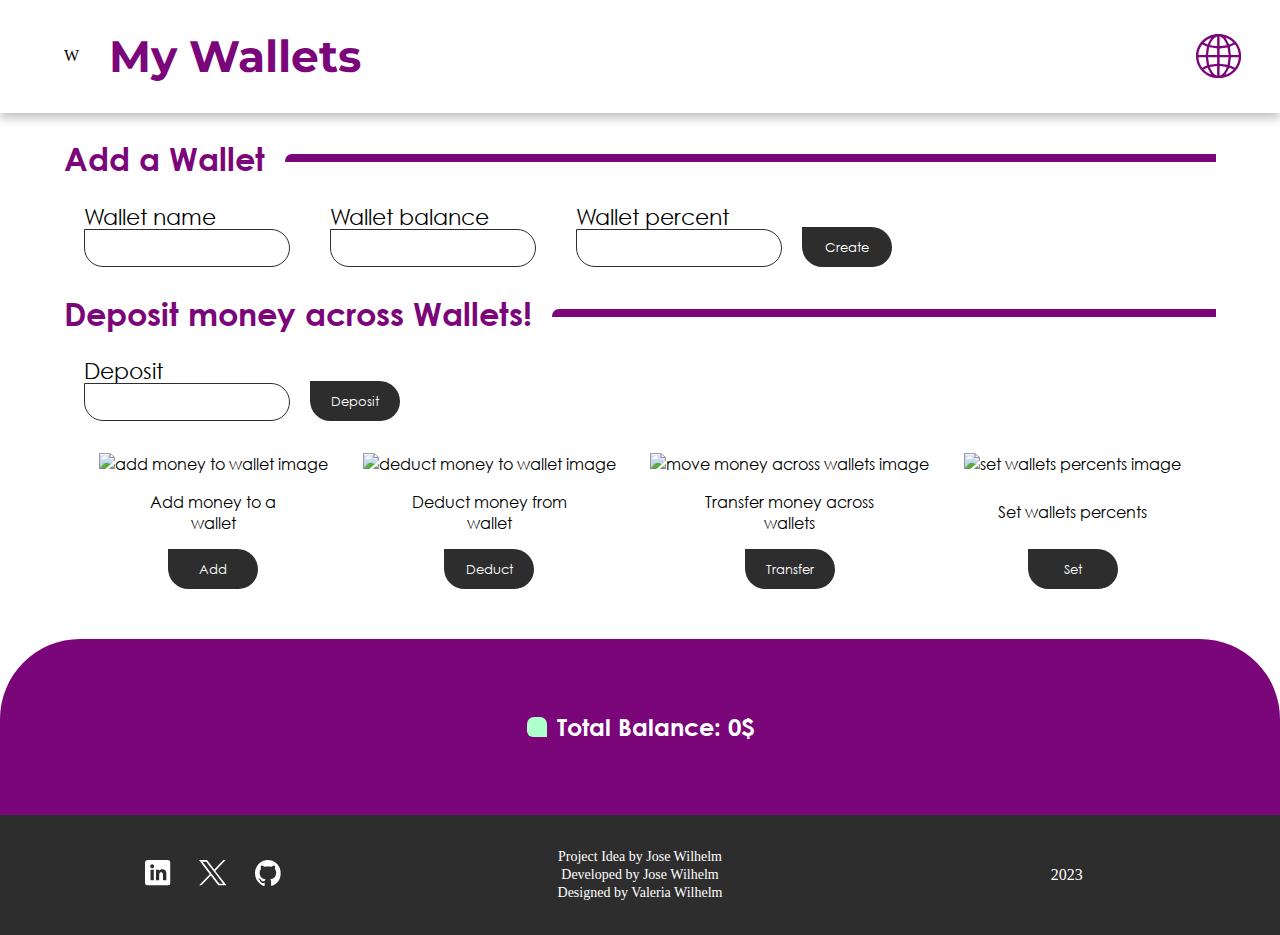
==== index.html @ 6700fab3 "wallets wrapper styles and total balance styles" ====
<!DOCTYPE html>
<html>
<head>
    <link href="https://fonts.googleapis.com/css2?family=Montserrat:wght@400;700&display=swap" rel="stylesheet">
    <link rel="stylesheet" href="styles.css">
    <title>My Wallets</title>
    <meta charset="UTF-8">
    <meta name="viewport" content="width=device-width, initial-scale=1.0">
</head>
<body>
    <!-- content -->
    <header>
        <div id="header-title-container">
            <p id="logo">W</p>
            <h1>My Wallets</h1>
        </div>
        <div id="header-icons-container">
            <img id="world-icon" src="images/world.svg" alt="Change language icon" />
        </div>
    </header>

    <main>
        <!-- Create wallet -->
        <section class="form-section-wrapper">
            <div class="form-section-marker">
                <h2 class="section-marker-title">Add a Wallet</h2>
                <div class="color-line"></div>
            </div>
            <form class="form-section-form" id="create-wallet-form">
                <div class="input-wrapper">
                    <label for="wallet-name-input">Wallet name</label>
                    <input type="text" id="wallet-name-input" />
                </div>
                <div class="input-wrapper">
                    <label for="wallet-balance-input">Wallet balance</label>
                    <input type="text" id="wallet-balance-input" />
                </div>
                <div class="input-wrapper">
                    <label for="wallet-percent-input">Wallet percent</label>
                    <input type="text" id="wallet-percent-input" />
                </div>
                <input type="submit" id="create-wallet-btn" value="Create" />
            </form>
        </section>

        <!-- Deposit money feature -->
        <section class="form-section-wrapper">
            <div class="form-section-marker">
                <h2 class="section-marker-title">Deposit money across Wallets!</h2>
                <div class="color-line"></div>
            </div>
            <form class="form-section-form" id="deposit-form">
                <div class="input-wrapper">
                    <label for="deposit-input">Deposit</label>
                    <input type="text" id="deposit-input" />
                </div>
                <input type="submit" id="deposit-btn" value="Deposit" />
            </form>
        </section>

        <!-- User messages -->
        <p id="user-message"></p>

        <!-- wallet options buttons -->
        <section id="wallets-options-buttons-wrapper">
            <!-- Add money feature -->
            <div class="wallet-option-card">
                <img src="" alt="add money to wallet image" />
                <p class="wallet-option-description">Add money to a wallet</p>
                <button class="btn" id="open-add-modal-btn">Add</button>
            </div>

            <!-- Deduct feature -->
            <div class="wallet-option-card">
                <img src="" alt="deduct money to wallet image" />
                <p class="wallet-option-description">Deduct money from wallet</p>
                <button class="btn" id="open-deduct-modal-btn">Deduct</button>
            </div>

            <!-- Transfer feature -->
            <div class="wallet-option-card">
                <img src="" alt="move money across wallets image" />
                <p class="wallet-option-description">Transfer money across wallets</p>
                <button class="btn" id="open-transfer-modal-btn">Transfer</button>
            </div>

            <!-- Set percents -->
            <div class="wallet-option-card">
                <img src="" alt="set wallets percents image" />
                <p class="wallet-option-description">Set wallets percents</p>
                <button class="btn" id="open-set-percents-modal-btn">Set</button>
            </div>
        </section>

        <!-- wallet cards & info -->
        <section id="wallets-info-section">
            <div id="wallets"></div>
            <div id="total-balance-wrapper">
                <div id="total-balance-icon"></div>
                <p id="total-balance-text">Total Balance: <span id="total-balance"></span>$</p>
            </div>
        </section>
    </main>

    <footer>
        <div id="social-media">
            <a class="social-media-link" target="_blank" href="https://www.linkedin.com/in/jose-wilhelm-19a5b9220/">
                <img class="social-media-image" src="images/linkedin.svg" alt="linkedin icon" />
            </a>
            <a class="social-media-link" target="_blank" href="https://twitter.com/joselws9">
                <img class="social-media-image" src="images/twitter.svg" alt="twitter (X) icon" />
            </a>
            <a class="social-media-link" target="_blank" href="https://github.com/joselws">
                <img class="social-media-image" src="images/github.svg" alt="github icon" />
            </a>
        </div>
        <div id="credits">
            <p class="credit-paragraph">Project Idea by Jose Wilhelm</p>
            <p class="credit-paragraph">Developed by Jose Wilhelm</p>
            <p class="credit-paragraph">Designed by Valeria Wilhelm</p>
        </div>
        <div id="year-container">
            <p id="year">2023</p>
        </div>
    </footer>

    <!-- modals -->

    <!-- Add to Wallet modal -->
    <dialog id="add-to-wallet-modal">
        <h3 class="modal-header">Add money to a wallet</h3>
        <p id="close-add-modal-btn" class="close-modal-btn">&times;</p>
        <form id="add-to-wallet-form" method="dialog">
            <fieldset>
                <legend>Please fill in the data</legend>
                <label for="add-to-wallet-select">Select your wallet</label>
                <select name="add-to-wallet-select" id="add-to-wallet-select" required></select>
                <label for="add-to-wallet-amount-input">Amount to add</label>
                <input type="text" id="add-to-wallet-amount-input" />
                <input type="submit" id="add-to-wallet-form-submit-btn" value="Add to wallet" />
            </fieldset>
        </form>
    </dialog>

    <!-- Deduct modal -->
    <dialog id="deduct-from-wallet-modal" >
        <h3 class="modal-header">Deduct money from a wallet</h3>
        <p id="close-deduct-modal-btn" class="close-modal-btn">&times;</p>
        <form id="deduct-from-wallet-form" method="dialog">
            <fieldset>
                <legend>Please fill in the data</legend>
                <label for="deduct-from-wallet-select">Select your wallet</label>
                <select name="deduct-from-wallet-select" id="deduct-from-wallet-select" required></select>
                <label for="deduct-from-wallet-amount-input">Amount to deduct</label>
                <input type="text" id="deduct-from-wallet-amount-input" />
                <input type="submit" id="deduct-from-wallet-form-submit-btn" value="Deduct from wallet" />
            </fieldset>
        </form>
    </dialog>

    <!-- Transfer modal -->
    <dialog id="transfer-wallet-modal">
        <h3 class="modal-header">Move money across wallets</h3>
        <p id="close-transfer-modal-btn" class="close-modal-btn">&times;</p>
        <form id="transfer-wallet-form" method="dialog">
            <fieldset>
                <legend>Please fill in the data</legend>
                <label for="transfer-wallet-source-select">Select your source wallet</label>
                <select name="transfer-wallet-source-select" id="transfer-wallet-source-select" required></select>
                <label for="transfer-wallet-destination-select">Select your destination wallet</label>
                <select name="transfer-wallet-destination-select" id="transfer-wallet-destination-select" required></select>
                <label for="transfer-wallet-amount-input">Amount of money to move</label>
                <input type="text" id="transfer-wallet-amount-input" />
                <input type="submit" id="transfer-wallet-form-submit-btn" value="Transfer" />
            </fieldset>
        </form>
    </dialog>
    
    <!-- Set percents modal -->
    <dialog id="set-percents-modal">
        <h3 class="modal-header">Set wallet percents</h3>
        <h4 id="total-percent-message">Total percent <span id="total-percent-number"></span>%</h4>
        <p id="close-set-percents-modal-btn" class="close-modal-btn">&times;</p>
        <form id="set-percents-form" method="dialog">
            <fieldset id="set-percents-fieldset">
                <legend>Fill in the data</legend>
            </fieldset>
        </form>
    </dialog>

    <!-- Edit wallet modal-->
    <dialog id="edit-wallet-modal">
        <h3 class="modal-header">Edit wallets</h3>
        <p id="close-edit-modal-btn" class="close-modal-btn">&times;</p>
        <form id="edit-wallet-form" method="dialog">
            <fieldset>
                <legend>Edit wallet</legend>
                <label for="wallet-name-edit-input">Wallet name</label>
                <input autofocus type="text" id="wallet-name-edit-input" />
                <label for="wallet-balance-edit-input">Wallet balance</label>
                <input type="text" id="wallet-balance-edit-input" />
                <label for="wallet-percent-edit-input">Wallet percent</label>
                <input type="text" id="wallet-percent-edit-input" />
                <input type="submit" id="edit-wallet-btn" value="Submit" />
            </fieldset>
        </form>
    </dialog>

    <script src="index.js"></script>
</body>
</html>
---- styles.css ----
/* Configuration */
:root {
    --primary-color: #7A067A;
    --secondary-color: #2D2D2D;
    --background-color: #FFF;
    --total-balance-color: #AEFFCB;
}

@font-face {
    font-family: 'Century Gothic';
    src: url('./fonts/GOTHIC.TTF') format('truetype');
    font-weight: normal;
}
@font-face {
    font-family: 'Century Gothic';
    src: url('./fonts/GOTHICB0.TTF') format('truetype');
    font-weight: bold;
}

body {
    display: flex;
    flex-direction: column;
    margin: 0px;
}


/* header */

header {
    display: flex;
    flex-direction: row;
    box-shadow: 0px 5px 10px 0px rgba(0, 0, 0, 0.25);
    max-height: 120px;
    padding: 0px 3% 0px 5%;
}

#header-title-container {
    flex: 1;
    display: flex;
    width: 50%;
}

#logo {
    align-self: center;
    justify-self: center;
}

#header-icons-container {
    flex: 1;
    display: flex;
    flex-direction: row-reverse;
    width: 100%;
}

#world-icon {
    max-width: 100%;
    height: 40%;
    align-self: center;
}

h1 {
    text-align: center;
    color: var(--primary-color);
    margin-left: 5%;
    font-family: "Montserrat";
    font-weight: 700;
    font-size: 44px;
}

/*** Main content ***/

main {
    display: flex;
    flex-direction: column;
    font-family: "Century Gothic";
}

/* form text input */
[type="text"] {
    border: 1.6px solid var(--secondary-color);
    border-radius: 0px 31px 31px 31px;
    height: 34px;
    min-width: 200px;
}

[type="submit"], .btn {
    border-radius: 0px 25px 24px 25px;
    background: var(--secondary-color);
    color: var(--background-color);
    font-family: "Century Gothic";
    padding: 5px 10px;
    cursor: pointer;
    font-weight: normal;
    height: 40px;
    border: none;
    width: 90px;
}

[type="submit"] {
    align-self: flex-end;
}

/* Create wallet */

.form-section-wrapper {
    display: flex;
    flex-direction: column;
    margin: 0px 5%;
}

.form-section-marker {
    display: flex;
    align-content: space-around;
    width: 100%;
}

.form-section-form {
    display: flex;
}

.input-wrapper {
    display: flex;
    flex-direction: column;
    margin: 0px 20px;
}

label {
    font-size: 22px;
}

.section-marker-title {
    white-space: nowrap;
    display: inline-block;
    font-weight: bold;
    color: var(--primary-color);
    font-size: 32px;
}

.color-line {
    border-radius: 7px 0px 0px 0px;
    background: var(--primary-color);
    height: 8px;
    align-self: center;
    flex: 1;
    margin-left: 20px;
}

/* Wallet option buttons */

#wallets-options-buttons-wrapper {
    display: flex;
    justify-content: space-evenly;
    margin: 0px 5%;
}

.wallet-option-card {
    display: flex;
    flex-direction: column;
}

.wallet-option-description {
    text-align: center;
    margin: 20px auto;
    width: 170px;
    height: 35px;
    display: flex;
    align-items: center;
    justify-content: center;
}

.btn {
    margin: auto;
}

/* wallets */

#wallets-info-section {
    background-color: var(--primary-color);
    border-radius: 80px 80px 0px 0px;
    margin-top: 50px;
}

#wallets {
    display: flex;
    flex-wrap: wrap;
    align-items: center;
    justify-content: space-between;
    margin: 0px 5% 50px;
}

.close-modal-btn:hover, .close-modal-btn:focus {
    cursor: pointer;
}

.wallet {
    padding: 10px;
    width: 150px;
    margin: 5px;
    display: flex;
    flex-direction: column;
    align-items: center;
    border-radius: 16px 16px 0px 16px;
    background: #FFF;
    box-shadow: 0px -7px 50px 0px rgba(0, 0, 0, 0.16);
}

.wallet-name, .wallet-balance, .wallet-percent {
    text-align: center;
}

.wallet-balance::after {
    content: "$";
}

.wallet-percent::after {
    content: "%";
}

.wallet-name {
    margin-bottom: 28px;
}

.wallet-balance {
    margin: 0px auto;
}

.wallet-percent {
    margin-top: 6px;
    margin-bottom: 15px;
}

.wallet-btn {
    border-radius: 11px;
    background: var(--secondary-color);
    border: none;
    color: var(--background-color);
    font-family: "Century Gothic";
    width: 60%;
    margin: 5px auto;
    cursor: pointer;
}

.wallet-delete-btn {
    margin-bottom: 14px;
}

#total-balance-wrapper {
    display: flex;
    flex-direction: row;
    align-content: center;
    justify-content: center;
    align-items: center;
    margin: 50px auto;
}

#total-balance-text {
    color: var(--background-color);
    text-align: center;
    font-weight: bold;
    font-size: 24px;
}

#total-balance-icon {
    display: block;
    width: 20px;
    height: 20px;
    background: var(--total-balance-color);
    border-radius: 7px 7px 0px 6px;
    margin-right: 10px;
}


/* footer */

footer {
    display: flex;
    flex-direction: row;
    background: var(--secondary-color);
    color: var(--background-color);
    min-height: 120px;
}

#social-media {
    flex: 1;
    display: flex;
    justify-content: center;
    align-items: center;
}

.social-media-link {
    margin: auto 14px;
}

.social-media-image {
    height: 26px;
    margin: auto;
}

#credits {
    flex: 1;
    display: flex;
    flex-direction: column;
    text-align: center;
    justify-content: center;
}

.credit-paragraph {
    margin: 1px auto;
    font-size: 14px;
    font-weight: normal;
}

#year-container {
    flex: 1;
    display: flex;
    justify-content: center;
    align-items: center;
}
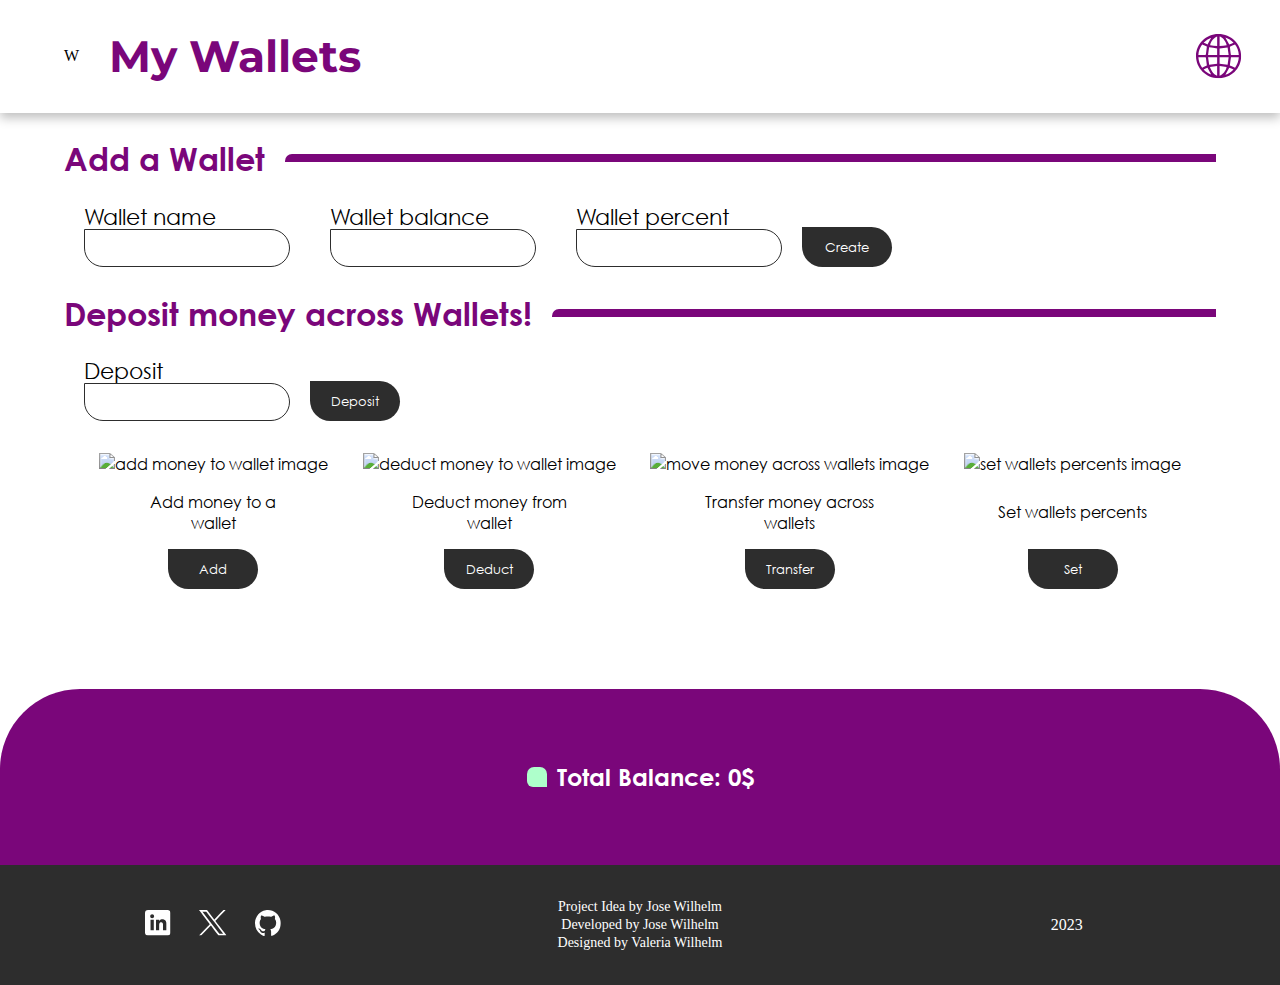
==== commit 88f758ea: "made wallet cards stick a bit out of purple background" ====
--- a/index.html
+++ b/index.html
@@ -94,7 +94,9 @@
 
         <!-- wallet cards & info -->
         <section id="wallets-info-section">
-            <div id="wallets"></div>
+            <div id="wallets-wrapper">
+                <div id="wallets"></div>
+            </div>
             <div id="total-balance-wrapper">
                 <div id="total-balance-icon"></div>
                 <p id="total-balance-text">Total Balance: <span id="total-balance"></span>$</p>
--- a/styles.css
+++ b/styles.css
@@ -174,10 +174,15 @@
 
 /* wallets */
 
+#wallets-wrapper {
+    position: relative;
+    bottom: 50px;
+}
+
 #wallets-info-section {
     background-color: var(--primary-color);
     border-radius: 80px 80px 0px 0px;
-    margin-top: 50px;
+    margin-top: 100px;
 }
 
 #wallets {
@@ -185,7 +190,7 @@
     flex-wrap: wrap;
     align-items: center;
     justify-content: space-between;
-    margin: 0px 5% 50px;
+    margin: 0px 5%;
 }
 
 .close-modal-btn:hover, .close-modal-btn:focus {
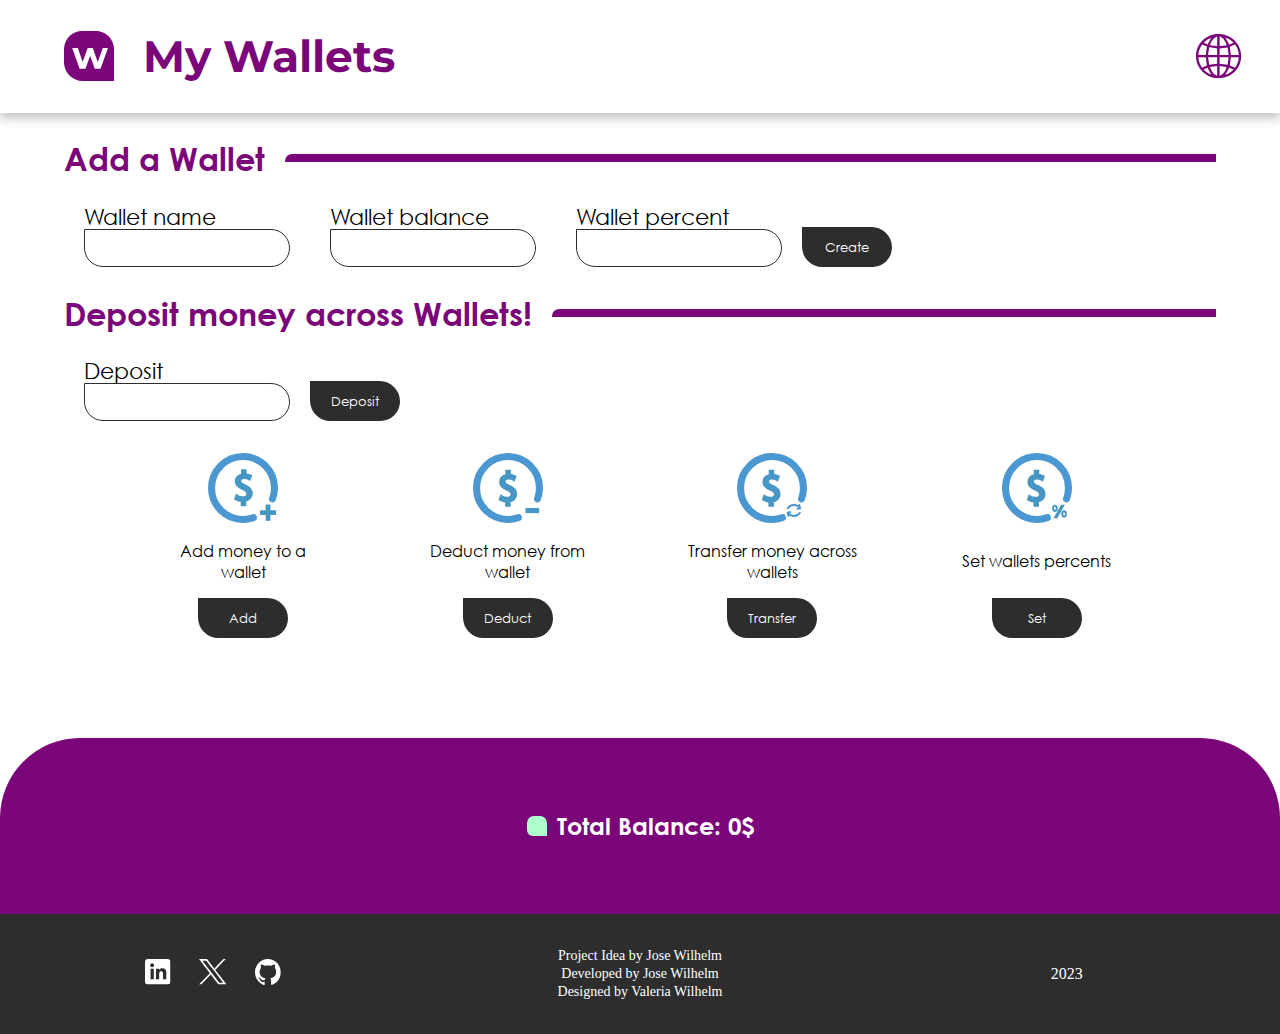
==== commit b1f3fa1a: "Add logo and wallet option images" ====
--- a/index.html
+++ b/index.html
@@ -11,7 +11,7 @@
     <!-- content -->
     <header>
         <div id="header-title-container">
-            <p id="logo">W</p>
+            <img id="logo" src="images/logo.svg" alt="My wallets logo"/>
             <h1>My Wallets</h1>
         </div>
         <div id="header-icons-container">
@@ -24,7 +24,7 @@
         <section class="form-section-wrapper">
             <div class="form-section-marker">
                 <h2 class="section-marker-title">Add a Wallet</h2>
-                <div class="color-line"></div>
+                <div class="color-line" id="line-1"></div>
             </div>
             <form class="form-section-form" id="create-wallet-form">
                 <div class="input-wrapper">
@@ -47,7 +47,7 @@
         <section class="form-section-wrapper">
             <div class="form-section-marker">
                 <h2 class="section-marker-title">Deposit money across Wallets!</h2>
-                <div class="color-line"></div>
+                <div class="color-line" id="line-2"></div>
             </div>
             <form class="form-section-form" id="deposit-form">
                 <div class="input-wrapper">
@@ -65,28 +65,28 @@
         <section id="wallets-options-buttons-wrapper">
             <!-- Add money feature -->
             <div class="wallet-option-card">
-                <img src="" alt="add money to wallet image" />
+                <img class="wallet-option-image" src="images/add.svg" alt="add money to wallet image" />
                 <p class="wallet-option-description">Add money to a wallet</p>
                 <button class="btn" id="open-add-modal-btn">Add</button>
             </div>
 
             <!-- Deduct feature -->
             <div class="wallet-option-card">
-                <img src="" alt="deduct money to wallet image" />
+                <img class="wallet-option-image" src="images/deduct.svg" alt="deduct money to wallet image" />
                 <p class="wallet-option-description">Deduct money from wallet</p>
                 <button class="btn" id="open-deduct-modal-btn">Deduct</button>
             </div>
 
             <!-- Transfer feature -->
             <div class="wallet-option-card">
-                <img src="" alt="move money across wallets image" />
+                <img class="wallet-option-image" src="images/transfer.svg" alt="move money across wallets image" />
                 <p class="wallet-option-description">Transfer money across wallets</p>
                 <button class="btn" id="open-transfer-modal-btn">Transfer</button>
             </div>
 
             <!-- Set percents -->
             <div class="wallet-option-card">
-                <img src="" alt="set wallets percents image" />
+                <img class="wallet-option-image" src="images/percent.svg" alt="set wallets percents image" />
                 <p class="wallet-option-description">Set wallets percents</p>
                 <button class="btn" id="open-set-percents-modal-btn">Set</button>
             </div>
@@ -139,7 +139,7 @@
                 <select name="add-to-wallet-select" id="add-to-wallet-select" required></select>
                 <label for="add-to-wallet-amount-input">Amount to add</label>
                 <input type="text" id="add-to-wallet-amount-input" />
-                <input type="submit" id="add-to-wallet-form-submit-btn" value="Add to wallet" />
+                <input type="submit" id="add-to-wallet-form-submit-btn" value="Add" />
             </fieldset>
         </form>
     </dialog>
@@ -155,7 +155,7 @@
                 <select name="deduct-from-wallet-select" id="deduct-from-wallet-select" required></select>
                 <label for="deduct-from-wallet-amount-input">Amount to deduct</label>
                 <input type="text" id="deduct-from-wallet-amount-input" />
-                <input type="submit" id="deduct-from-wallet-form-submit-btn" value="Deduct from wallet" />
+                <input type="submit" id="deduct-from-wallet-form-submit-btn" value="Deduct" />
             </fieldset>
         </form>
     </dialog>
--- a/styles.css
+++ b/styles.css
@@ -116,6 +116,7 @@
 
 .form-section-form {
     display: flex;
+    flex-wrap: wrap;
 }
 
 .input-wrapper {
@@ -149,6 +150,7 @@
 
 #wallets-options-buttons-wrapper {
     display: flex;
+    flex-wrap: wrap;
     justify-content: space-evenly;
     margin: 0px 5%;
 }
@@ -156,6 +158,11 @@
 .wallet-option-card {
     display: flex;
     flex-direction: column;
+}
+
+.wallet-option-image {
+    height: 70px;
+    width: auto;
 }
 
 .wallet-option-description {
@@ -321,3 +328,56 @@
     justify-content: center;
     align-items: center;
 }
+
+
+/* Mobile view (responsive) */
+
+@media (orientation: portrait) {
+
+    h1 {
+        font-size: 22px;
+    }
+
+    header {
+        height: 60px;
+    }
+
+    .form-section-marker {
+        flex-direction: column;
+        text-align: center;
+    }
+    
+    .color-line {
+        align-self: end;
+        width: 70%;
+        flex: 1 1 4px;
+    }
+
+    #line-2 {
+        align-self: flex-start;
+        border-radius: 0px 7px 0px 0px;
+    }
+
+    .form-section-form {
+        flex-direction: column;
+        align-items: center;
+        align-content: center;
+    }
+
+    [type="submit"] {
+        align-self: center;
+    }
+
+    .section-marker-title {
+        font-size: 18px;
+        margin-bottom: 0px;
+    }
+
+    .wallet {
+        width: 100px;
+    }
+
+    label {
+        font-size: 14px;
+    }
+}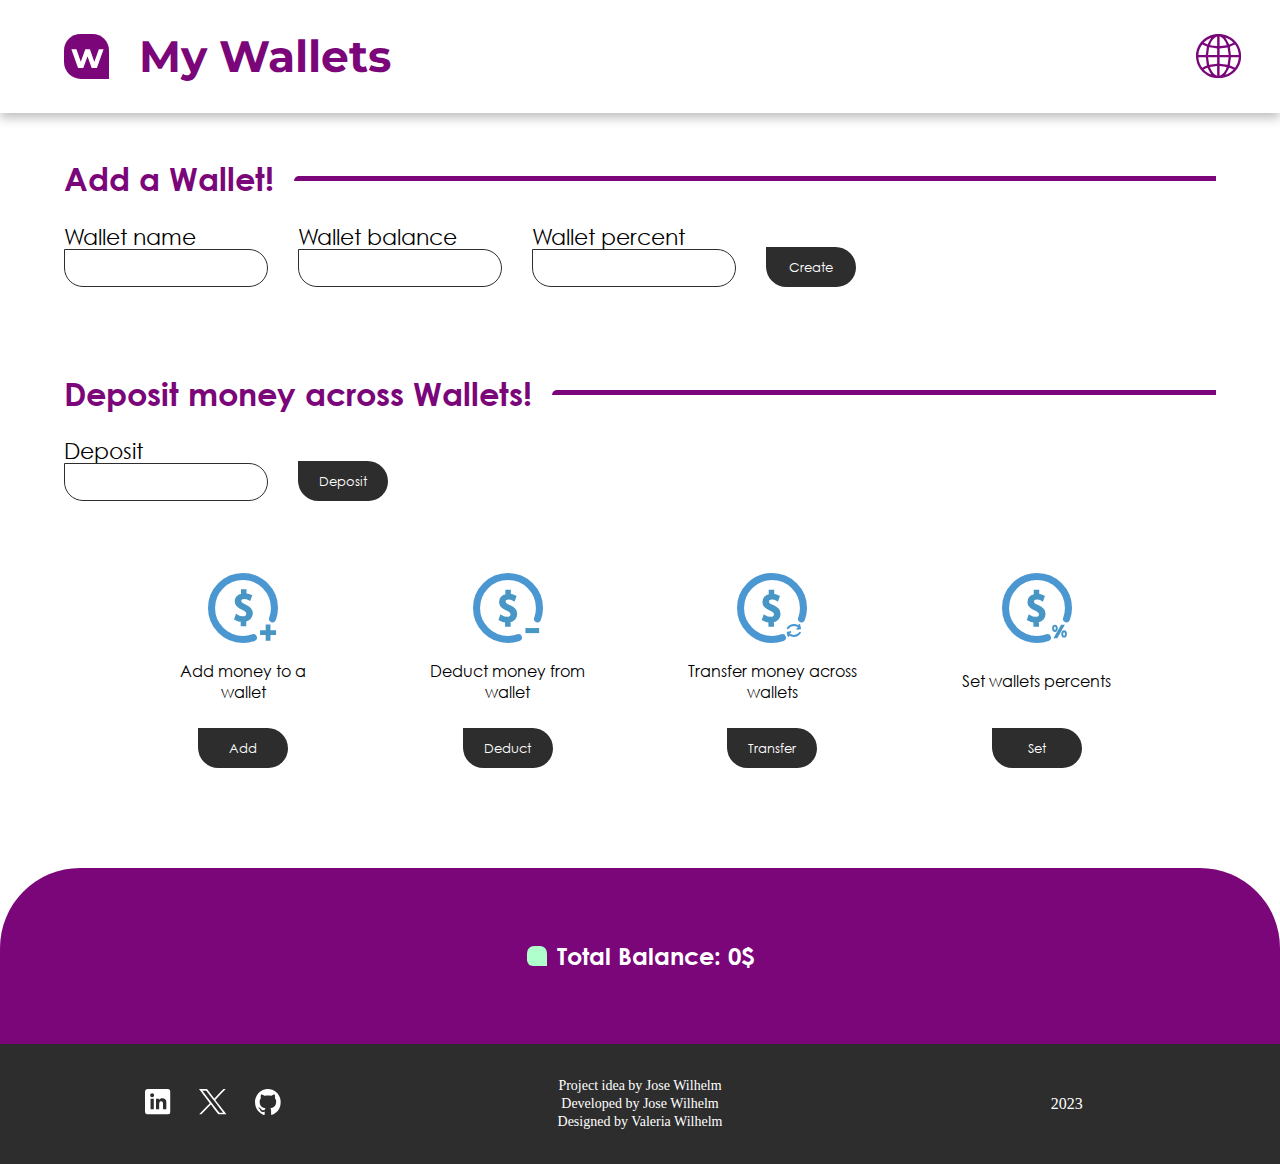
==== commit 52a248a7: "finishing CSS touches and click option wallet card to open modal" ====
--- a/index.html
+++ b/index.html
@@ -23,7 +23,7 @@
         <!-- Create wallet -->
         <section class="form-section-wrapper">
             <div class="form-section-marker">
-                <h2 class="section-marker-title">Add a Wallet</h2>
+                <h2 class="section-marker-title">Add a Wallet!</h2>
                 <div class="color-line" id="line-1"></div>
             </div>
             <form class="form-section-form" id="create-wallet-form">
@@ -39,7 +39,9 @@
                     <label for="wallet-percent-input">Wallet percent</label>
                     <input type="text" id="wallet-percent-input" />
                 </div>
-                <input type="submit" id="create-wallet-btn" value="Create" />
+                <div class="input-wrapper">
+                    <input type="submit" id="create-wallet-btn" value="Create" />
+                </div>
             </form>
         </section>
 
@@ -54,7 +56,9 @@
                     <label for="deposit-input">Deposit</label>
                     <input type="text" id="deposit-input" />
                 </div>
-                <input type="submit" id="deposit-btn" value="Deposit" />
+                <div class="input-wrapper">
+                    <input type="submit" id="deposit-btn" value="Deposit" />
+                </div>
             </form>
         </section>
 
@@ -64,31 +68,31 @@
         <!-- wallet options buttons -->
         <section id="wallets-options-buttons-wrapper">
             <!-- Add money feature -->
-            <div class="wallet-option-card">
+            <div class="wallet-option-card" data-option="add">
                 <img class="wallet-option-image" src="images/add.svg" alt="add money to wallet image" />
                 <p class="wallet-option-description">Add money to a wallet</p>
-                <button class="btn" id="open-add-modal-btn">Add</button>
+                <button class="btn wallet-option-btn" id="open-add-modal-btn">Add</button>
             </div>
 
             <!-- Deduct feature -->
-            <div class="wallet-option-card">
+            <div class="wallet-option-card" data-option="deduct">
                 <img class="wallet-option-image" src="images/deduct.svg" alt="deduct money to wallet image" />
                 <p class="wallet-option-description">Deduct money from wallet</p>
-                <button class="btn" id="open-deduct-modal-btn">Deduct</button>
+                <button class="btn wallet-option-btn" id="open-deduct-modal-btn">Deduct</button>
             </div>
 
             <!-- Transfer feature -->
-            <div class="wallet-option-card">
+            <div class="wallet-option-card" data-option="transfer">
                 <img class="wallet-option-image" src="images/transfer.svg" alt="move money across wallets image" />
                 <p class="wallet-option-description">Transfer money across wallets</p>
-                <button class="btn" id="open-transfer-modal-btn">Transfer</button>
+                <button class="btn wallet-option-btn" id="open-transfer-modal-btn">Transfer</button>
             </div>
 
             <!-- Set percents -->
-            <div class="wallet-option-card">
+            <div class="wallet-option-card" data-option="percents">
                 <img class="wallet-option-image" src="images/percent.svg" alt="set wallets percents image" />
                 <p class="wallet-option-description">Set wallets percents</p>
-                <button class="btn" id="open-set-percents-modal-btn">Set</button>
+                <button class="btn wallet-option-btn" id="open-set-percents-modal-btn">Set</button>
             </div>
         </section>
 
@@ -117,7 +121,7 @@
             </a>
         </div>
         <div id="credits">
-            <p class="credit-paragraph">Project Idea by Jose Wilhelm</p>
+            <p class="credit-paragraph">Project idea by Jose Wilhelm</p>
             <p class="credit-paragraph">Developed by Jose Wilhelm</p>
             <p class="credit-paragraph">Designed by Valeria Wilhelm</p>
         </div>
--- a/styles.css
+++ b/styles.css
@@ -37,12 +37,14 @@
 #header-title-container {
     flex: 1;
     display: flex;
+    align-items: center;
     width: 50%;
 }
 
 #logo {
     align-self: center;
     justify-self: center;
+    height: 40%;
 }
 
 #header-icons-container {
@@ -80,7 +82,10 @@
     border: 1.6px solid var(--secondary-color);
     border-radius: 0px 31px 31px 31px;
     height: 34px;
-    min-width: 200px;
+    min-width: 180px;
+    padding-left: 20px;
+    font-family: "Century Gothic";
+    font-size: 16px;
 }
 
 [type="submit"], .btn {
@@ -105,7 +110,7 @@
 .form-section-wrapper {
     display: flex;
     flex-direction: column;
-    margin: 0px 5%;
+    margin: 20px 5%;
 }
 
 .form-section-marker {
@@ -117,12 +122,13 @@
 .form-section-form {
     display: flex;
     flex-wrap: wrap;
+    align-items: flex-end;
 }
 
 .input-wrapper {
     display: flex;
     flex-direction: column;
-    margin: 0px 20px;
+    margin: 0px 30px 20px 0px;
 }
 
 label {
@@ -140,7 +146,7 @@
 .color-line {
     border-radius: 7px 0px 0px 0px;
     background: var(--primary-color);
-    height: 8px;
+    height: 5px;
     align-self: center;
     flex: 1;
     margin-left: 20px;
@@ -177,6 +183,7 @@
 
 .btn {
     margin: auto;
+    margin-top: 10px;
 }
 
 /* wallets */
@@ -342,15 +349,20 @@
         height: 60px;
     }
 
+    .form-section-wrapper {
+        margin-top: 0px;
+    }
+
     .form-section-marker {
         flex-direction: column;
         text-align: center;
+        margin-bottom: 20px;
     }
     
     .color-line {
         align-self: end;
         width: 70%;
-        flex: 1 1 4px;
+        flex: 1 1 2.5px;
     }
 
     #line-2 {
@@ -370,7 +382,7 @@
 
     .section-marker-title {
         font-size: 18px;
-        margin-bottom: 0px;
+        margin-bottom: 5px;
     }
 
     .wallet {
@@ -380,4 +392,36 @@
     label {
         font-size: 14px;
     }
+
+    [type="text"] {
+        font-family: "Century Gothic";
+        font-size: 12px;
+    }
+
+    .wallet-option-card {
+        width: 100px;
+        height: 90px;
+        box-shadow: 0px 0px 20px 1px rgba(0, 0, 0, 0.18);
+        border-radius: 18px;
+        padding-top: 10px;
+        margin-bottom: 20px;
+        cursor: pointer;
+    }
+
+    .wallet-option-description {
+        font-size: 10px;
+        display: inline;
+        width: 90%;
+        margin: 10px auto;
+    }
+
+    .wallet-option-image {
+        height: 45px;
+    }
+
+    .wallet-option-btn {
+        display: none;
+        height: 100%;
+        width: 100%;
+    }
 }